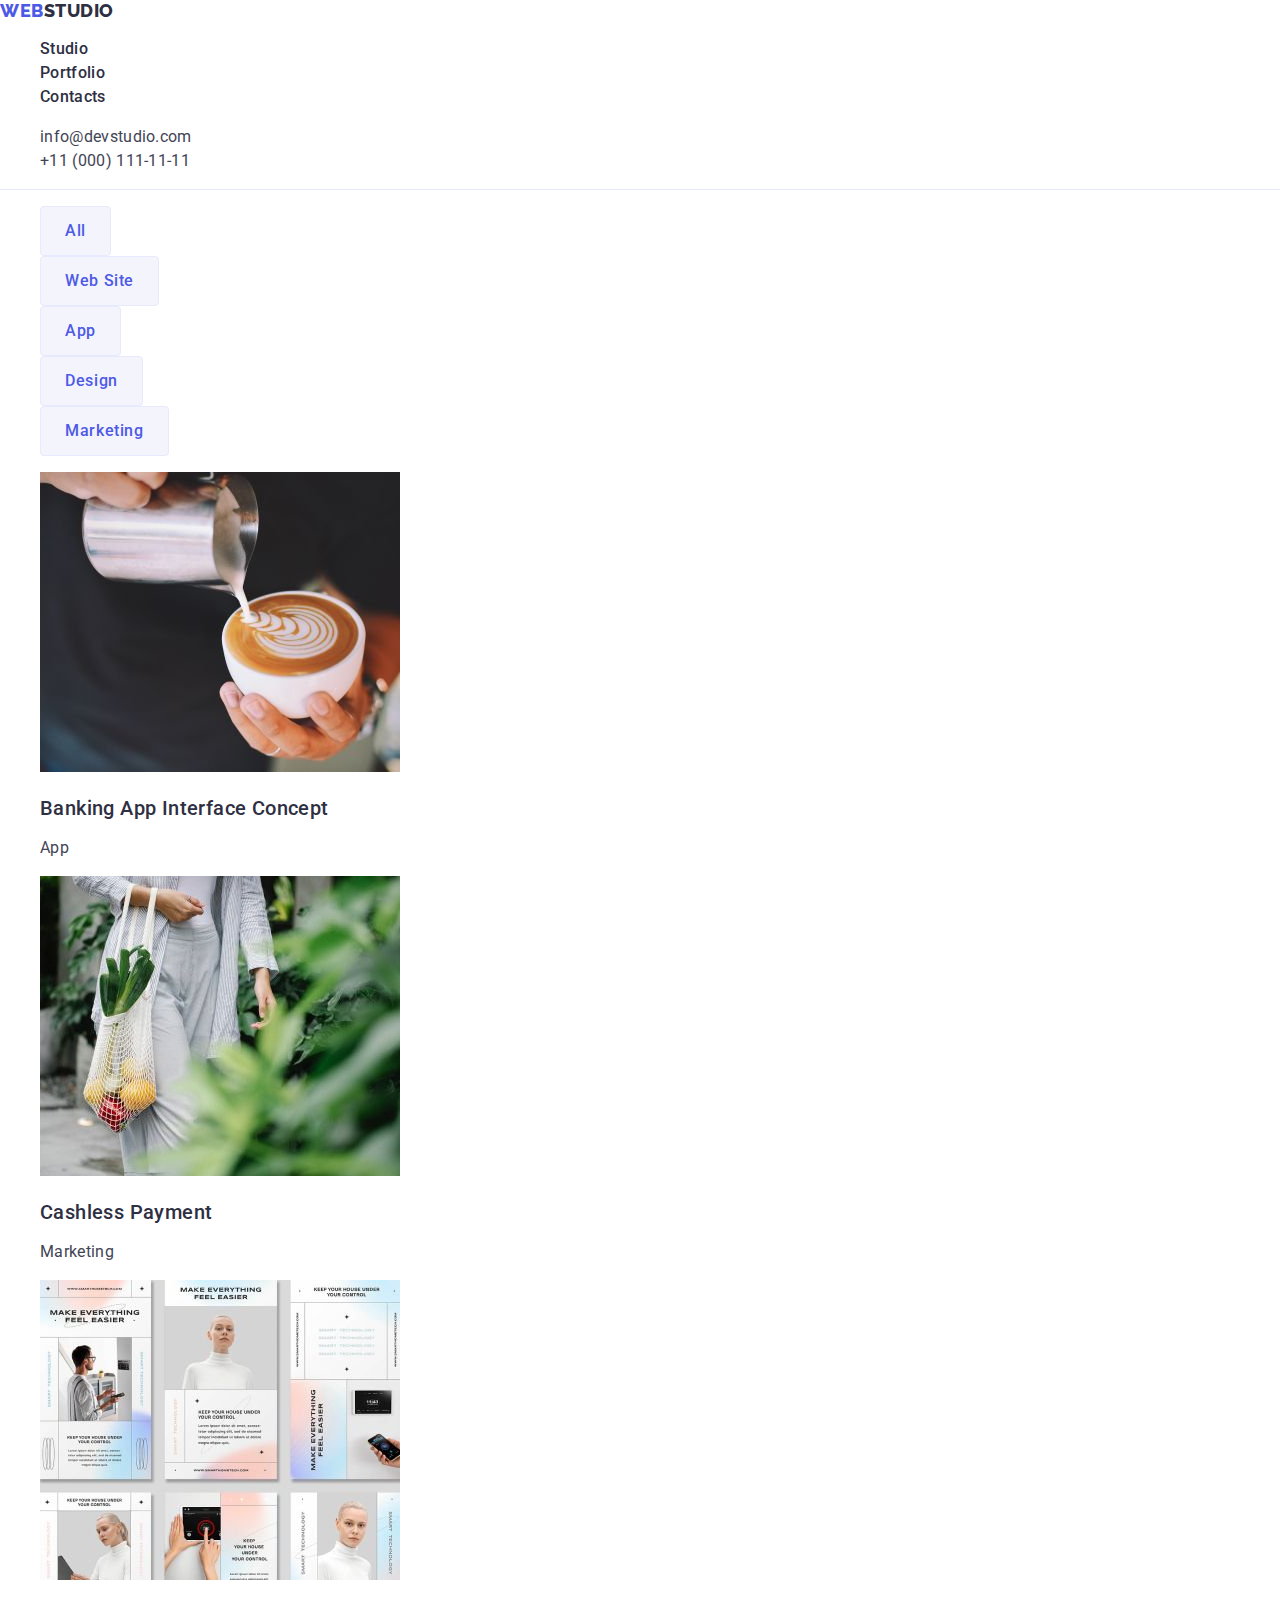
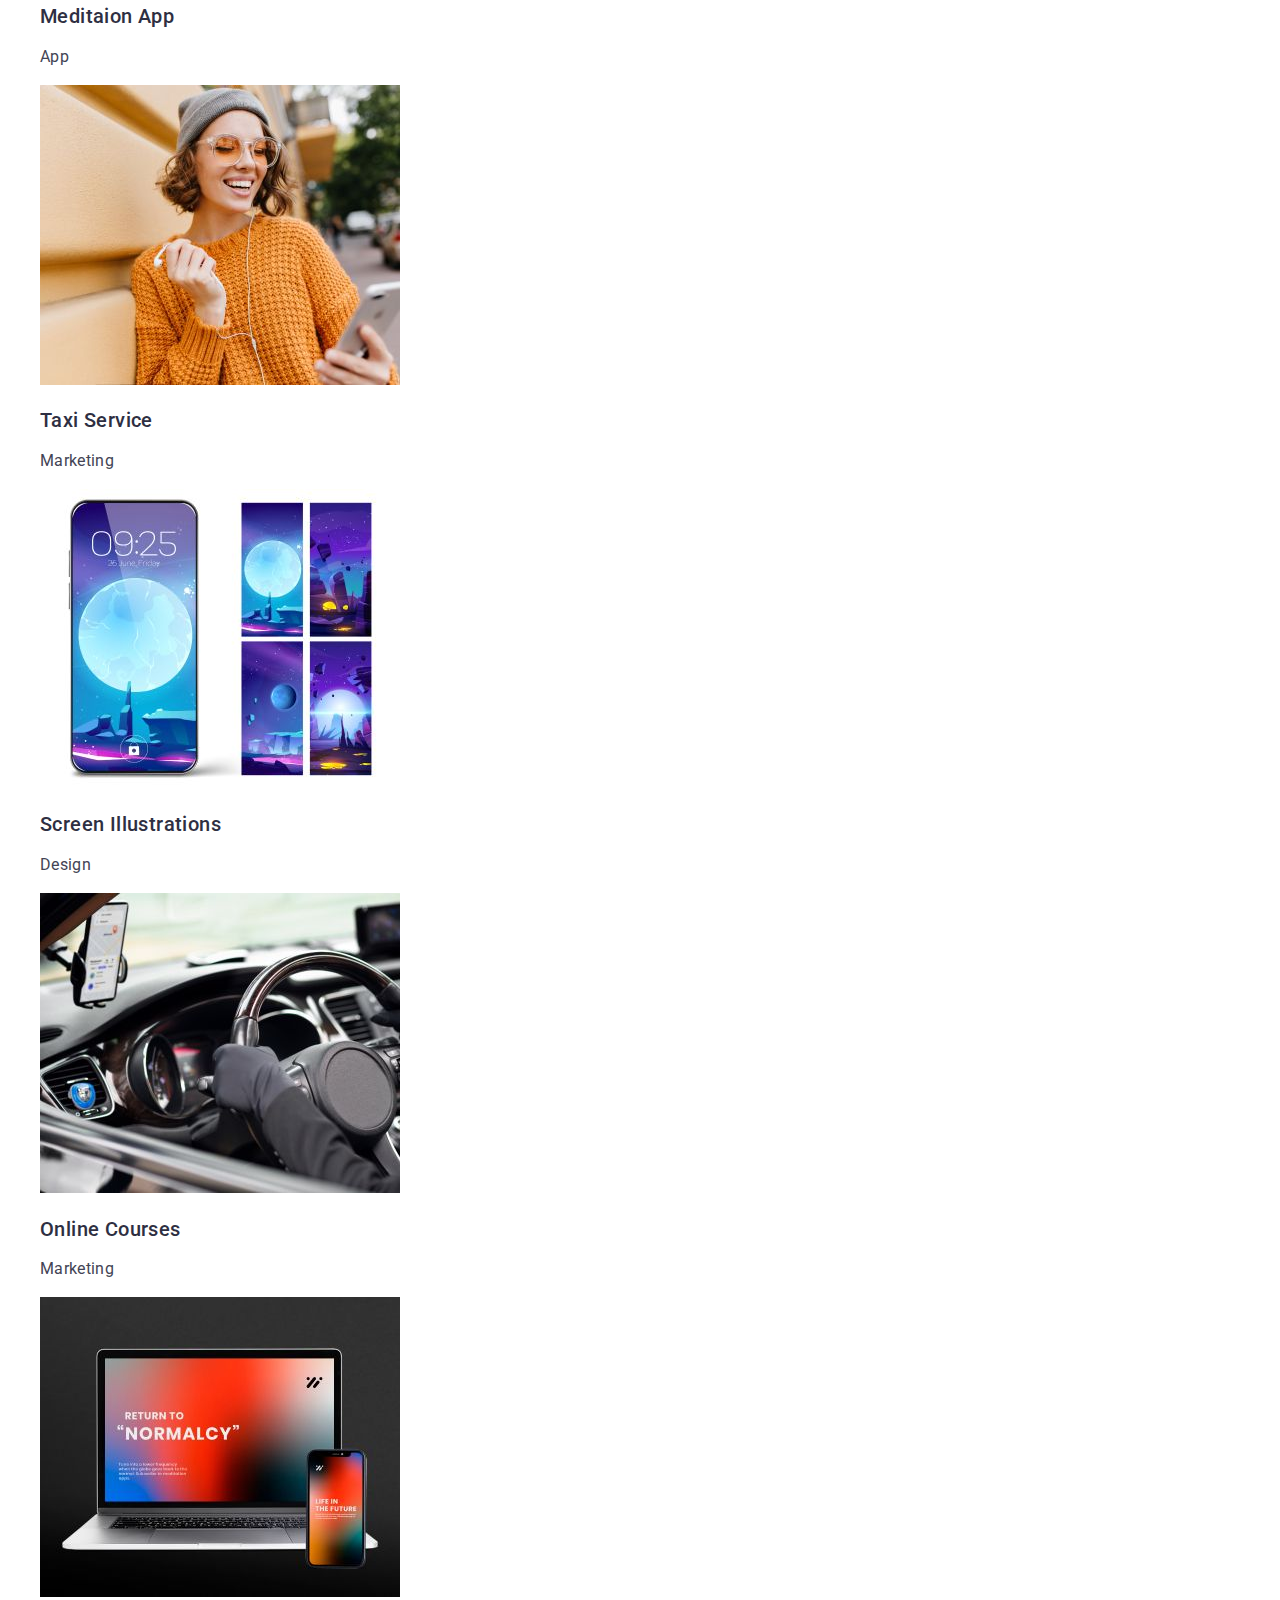
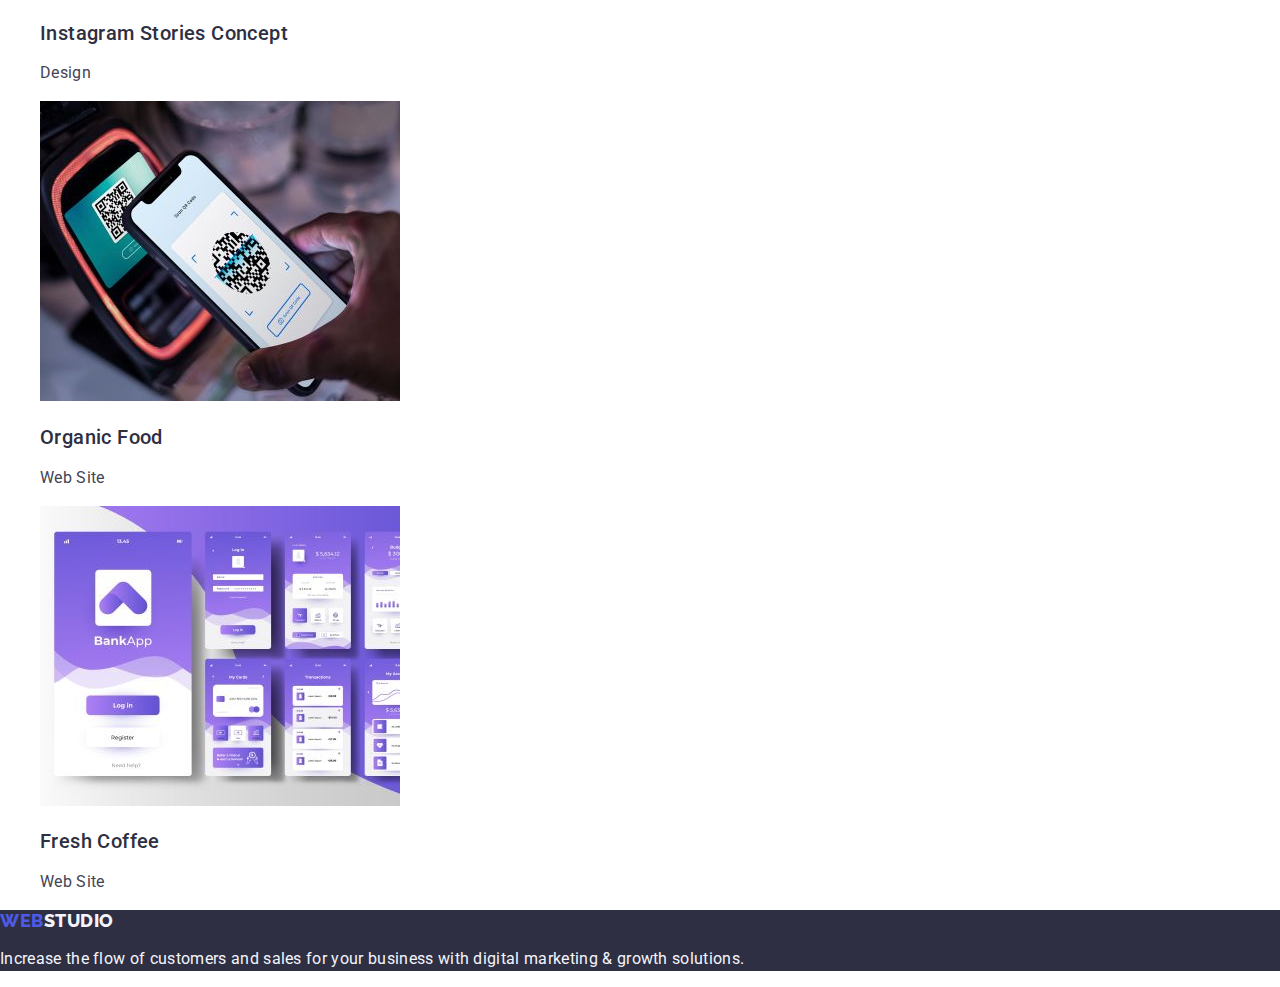
==== portfolio.html @ a9f09738 "add files" ====
<!DOCTYPE html>
<html lang="en">

<head>
    <meta charset="UTF-8" />
    <meta name="viewport" content="width=device-width, initial-scale=1.0" />
    <title>WebStudio Portfolio</title>
    <link rel="preconnect" href="https://fonts.googleapis.com" />
    <link rel="preconnect" href="https://fonts.gstatic.com" crossorigin />
    <link
        href="https://fonts.googleapis.com/css2?family=Raleway:wght@800&family=Roboto:wght@400;500;700;900&display=swap"
        rel="stylesheet" />
    <link rel="stylesheet" href="css/styles.css" />
</head>

<body>
    <header class="header">
        <nav>
            <a class="logo" href="./index.html"><span class="logo__mark">WEB</span>STUDIO</a>
            <ul class="nav-menu">
                <li>
                    <a class="nav-menu__link" href="./index.html">Studio</a>
                </li>
                <li>
                    <a class="nav-menu__link" href="./portfolio.html">Portfolio</a>
                </li>
                <li>
                    <a class="nav-menu__link" href="#">Contacts</a>
                </li>
            </ul>
        </nav>
        <address>
            <ul class="address-list">
                <li>
                    <a class="text address-list__link" href="mailto:info@devstudio.com">info@devstudio.com</a>
                </li>
                <li>
                    <a class="text address-list__link" href="tel:+110001111111">+11 (000) 111-11-11</a>
                </li>
            </ul>
        </address>
    </header>
    <main>
        <section class="portfolio-section">
            <h1 class="visually-hidden">Portfolio</h1>
            <ul>
                <li>
                    <button class="button button--muted" type="button">All</button>
                </li>
                <li>
                    <button class="button button--muted" type="button">Web Site</button>
                </li>
                <li>
                    <button class="button button--muted" type="button">App</button>
                </li>
                <li>
                    <button class="button button--muted" type="button">Design</button>
                </li>
                <li>
                    <button class="button button--muted" type="button">Marketing</button>
                </li>
            </ul>
            <ul>
                <li class="portfolio-card">
                    <a href="#">
                        <img width="360" height="300" src="./images/portfolio/img_1.jpg" alt="Img 1" />
                        <h2 class="portfolio-card__title">Banking App Interface Concept</h2>
                        <p class="text">App</p>
                    </a>
                </li>
                <li class="portfolio-card">
                    <a href="#">
                        <img width="360" height="300" src="./images/portfolio/img_2.jpg" alt="Img 2" />
                        <h2 class="portfolio-card__title">Cashless Payment</h2>
                        <p class="text">Marketing</p>
                    </a>
                </li>
                <li class="portfolio-card">
                    <a href="#">
                        <img width="360" height="300" src="./images/portfolio/img_3.jpg" alt="Img 3" />
                        <h2 class="portfolio-card__title">Meditaion App</h2>
                        <p class="text">App</p>
                    </a>
                </li>
                <li class="portfolio-card">
                    <a href="#">
                        <img width="360" height="300" src="./images/portfolio/img_4.jpg" alt="Img 4" />
                        <h2 class="portfolio-card__title">Taxi Service</h2>
                        <p class="text">Marketing</p>
                    </a>
                </li>
                <li class="portfolio-card">
                    <a href="#">
                        <img width="360" height="300" src="./images/portfolio/img_5.jpg" alt="Img 5" />
                        <h2 class="portfolio-card__title">Screen Illustrations</h2>
                        <p class="text">Design</p>
                    </a>
                </li>
                <li class="portfolio-card">
                    <a href="#">
                        <img width="360" height="300" src="./images/portfolio/img_6.jpg" alt="Img 6" />
                        <h2 class="portfolio-card__title">Online Courses</h2>
                        <p class="text">Marketing</p>
                    </a>
                </li>
                <li class="portfolio-card">
                    <a href="#">
                        <img width="360" height="300" src="./images/portfolio/img_7.jpg" alt="Img 7" />
                        <h2 class="portfolio-card__title">Instagram Stories Concept</h2>
                        <p class="text">Design</p>
                    </a>
                </li>
                <li class="portfolio-card">
                    <a href="#">
                        <img width="360" height="300" src="./images/portfolio/img_8.jpg" alt="Img 8" />
                        <h2 class="portfolio-card__title">Organic Food</h2>
                        <p class="text">Web Site</p>
                    </a>
                </li>
                <li class="portfolio-card">
                    <a href="#">
                        <img width="360" height="300" src="./images/portfolio/img_9.jpg" alt="Img 9" />
                        <h2 class="portfolio-card__title">Fresh Coffee</h2>
                        <p class="text">Web Site</p>
                    </a>
                </li>
            </ul>
        </section>
    </main>
    <footer class="footer">
        <a class="logo logo--inverted" href="./index.html"><span class="logo__mark">WEB</span>STUDIO</a>
        <p class="text footer__text">
            Increase the flow of customers and sales for your business with digital marketing & growth
            solutions.
        </p>
    </footer>
</body>

</html>
---- css/styles.css ----
:root {
  --primary-brand-color: #4d5ae5;
  --pressed-state-color: #404bbf;
  --dark-color: #2e2f42;
  --success-color: #31d0aa;
  --text-color: #434455;
  --subtle-text-color: #8e8f99;
  --accent-color: #e7e9fc;
  --light-color: #f4f4fd;
  --white-color: #ffffff;
  --line-height-base: 1.5;
  --font-size-base: 16px;
}

body {
  background-color: var(--white-color);
  font-family: 'Roboto', sans-serif;
  font-size: var(--font-size-base);
  color: var(--text-color);
  margin: 0;
}

a {
  line-height: var(--line-height-base);
  color: inherit;
  text-decoration: none;
  letter-spacing: 0.02em;
}

ul {
  list-style-type: none;
}

*:focus {
  outline: none;
}

.visually-hidden {
  position: absolute;
  width: 1px;
  height: 1px;
  margin: -1px;
  border: 0;
  padding: 0;
  white-space: nowrap;
  clip-path: inset(100%);
  clip: rect(0 0 0 0);
  overflow: hidden;
}

.text {
  font-size: var(--font-size-base);
  line-height: var(--line-height-base);
  letter-spacing: 0.02em;
}

.button {
  font-family: 'Roboto', sans-serif;
  font-size: var(--font-size-base);
  line-height: var(--line-height-base);
  font-weight: 500;
  letter-spacing: 0.04em;
  border-radius: 4px;
  cursor: pointer;
}

.button.button--primary {
  background-color: var(--primary-brand-color);
  color: var(--white-color);
  padding: 16px 32px;
  border: none;
  box-shadow: 0px 4px 4px 0px #00000026;
}

.button.button--primary:focus,
.button.button--primary:hover {
  background-color: var(--pressed-state-color);
}

.button.button--muted {
  background-color: var(--light-color);
  color: var(--primary-brand-color);
  padding: 12px 24px;
  border: 1px solid var(--accent-color);
  box-shadow: none;
}

.button.button--muted:focus,
.button.button--muted:hover {
  background-color: var(--pressed-state-color);
  color: var(--white-color);
  border: 1px solid var(--pressed-state-color);
  box-shadow: 0px 2px 2px 0px #0000001f, 0px 2px 1px 0px #00000014,
    0px 3px 1px 0px #0000001a;
}

.header {
  border-bottom: 1px solid var(--accent-color);
}

.logo {
  font-family: 'Raleway';
  font-size: 18px;
  line-height: 1.16667;
  font-weight: 800;
  color: var(--dark-color);
  letter-spacing: 0.03em;
}

.logo--inverted {
  color: var(--light-color);
}

.logo__mark {
  color: var(--primary-brand-color);
}

.nav-menu__link {
  line-height: var(--line-height-base);
  font-weight: 500;
  color: var(--dark-color);
  letter-spacing: 0.02em;
}

.nav-menu__link:hover {
  color: var(--pressed-state-color);
}

.address-list__link {
  font-style: normal;
}

.address-list__link:focus,
.address-list__link:hover {
  color: var(--pressed-state-color);
}

.footer {
  background-color: var(--dark-color);
}

.footer__text {
  color: var(--light-color);
}

.hero-section {
  background-color: var(--dark-color);
}

.hero-section__title {
  color: var(--white-color);
  font-size: 56px;
  line-height: 1.07143;
  font-weight: 700;
  letter-spacing: 0.02em;
}

.advantages-list__item-title {
  color: var(--dark-color);
  font-size: 20px;
  line-height: 1.2;
  font-weight: 500;
  letter-spacing: 0.02em;
}

.about-title {
  color: var(--dark-color);
  font-size: 36px;
  line-height: 1.11112;
  font-weight: 700;
  letter-spacing: 0.02em;
}

.team-section {
  background-color: var(--light-color);
}

.team-title {
  color: var(--dark-color);
  font-size: 36px;
  line-height: 1.11112;
  font-weight: 700;
  letter-spacing: 0.02em;
}

.team-card__text {
  color: var(--dark-color);
  font-size: 20px;
  line-height: 1.2;
  font-weight: 500;
  letter-spacing: 0.02em;
}

.portfolio-card__title {
  color: var(--dark-color);
  font-size: 20px;
  line-height: 1.2;
  font-weight: 500;
  letter-spacing: 0.02em;
}
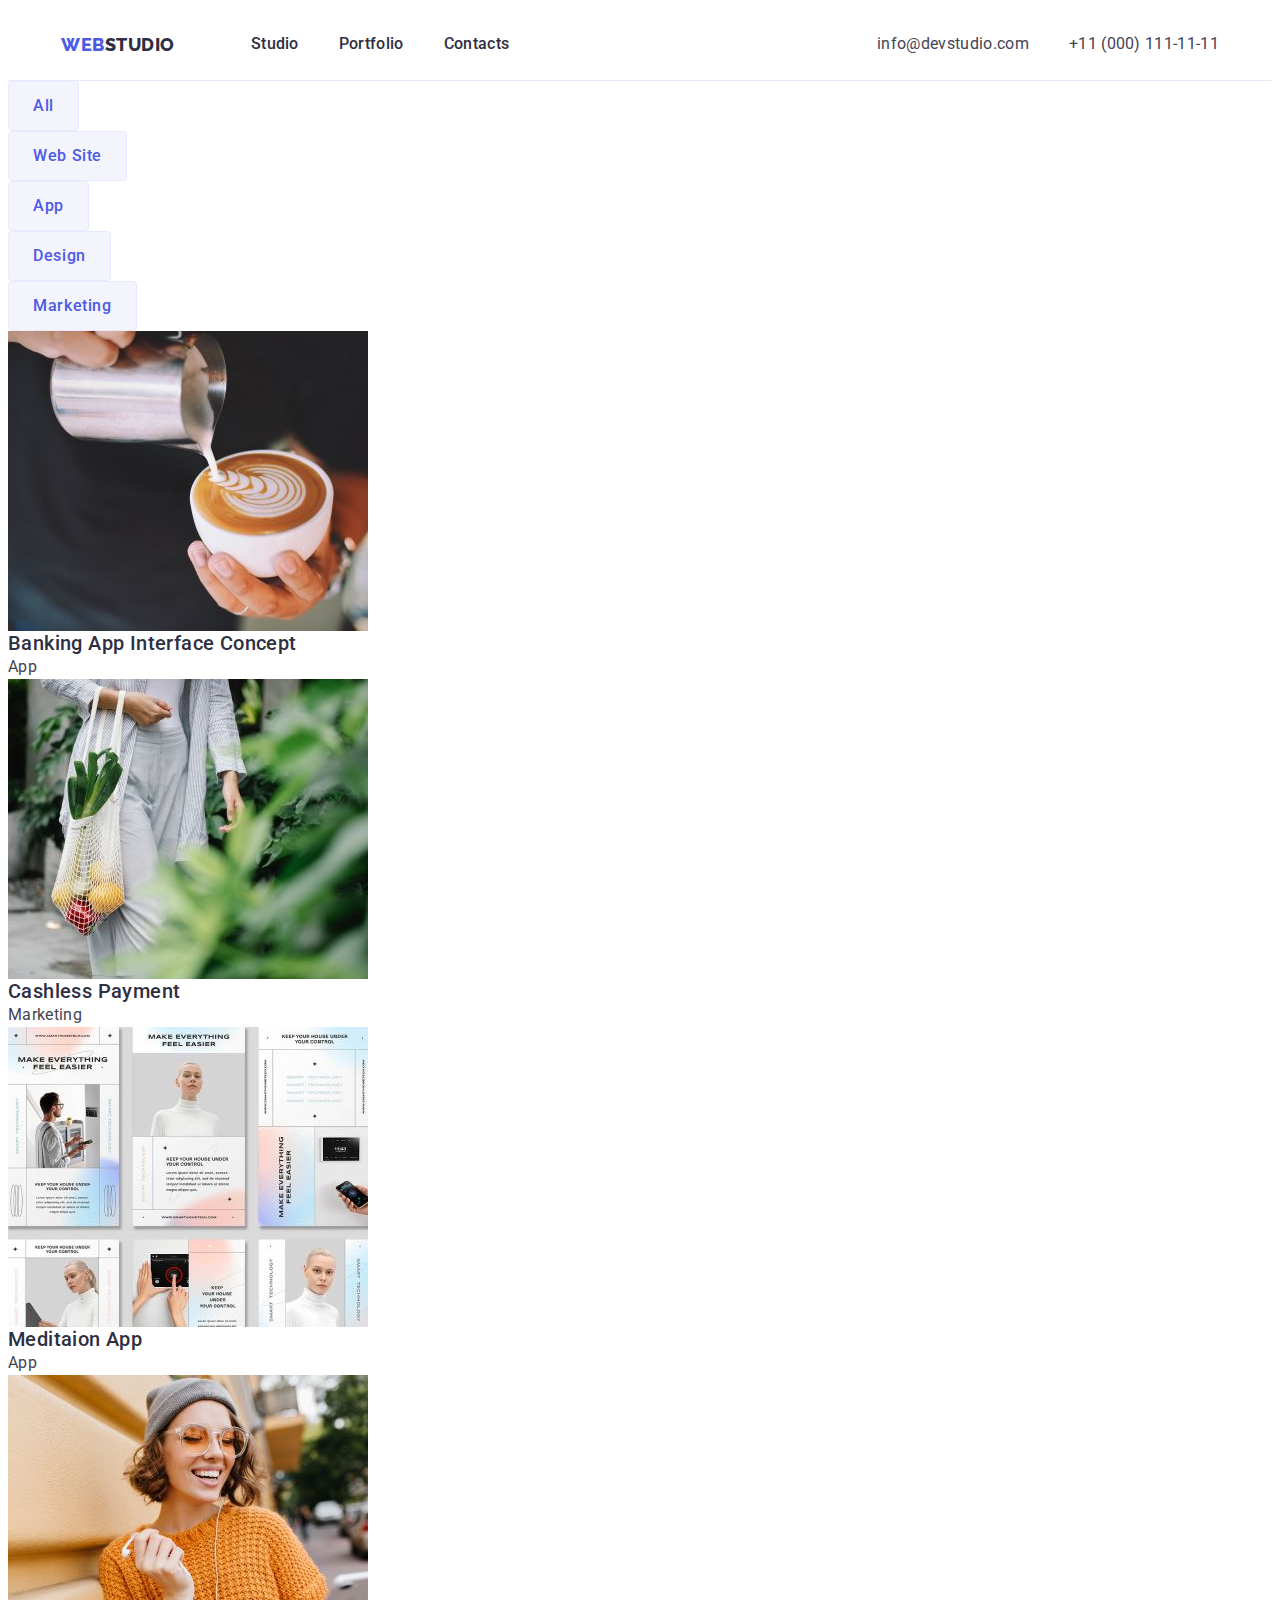
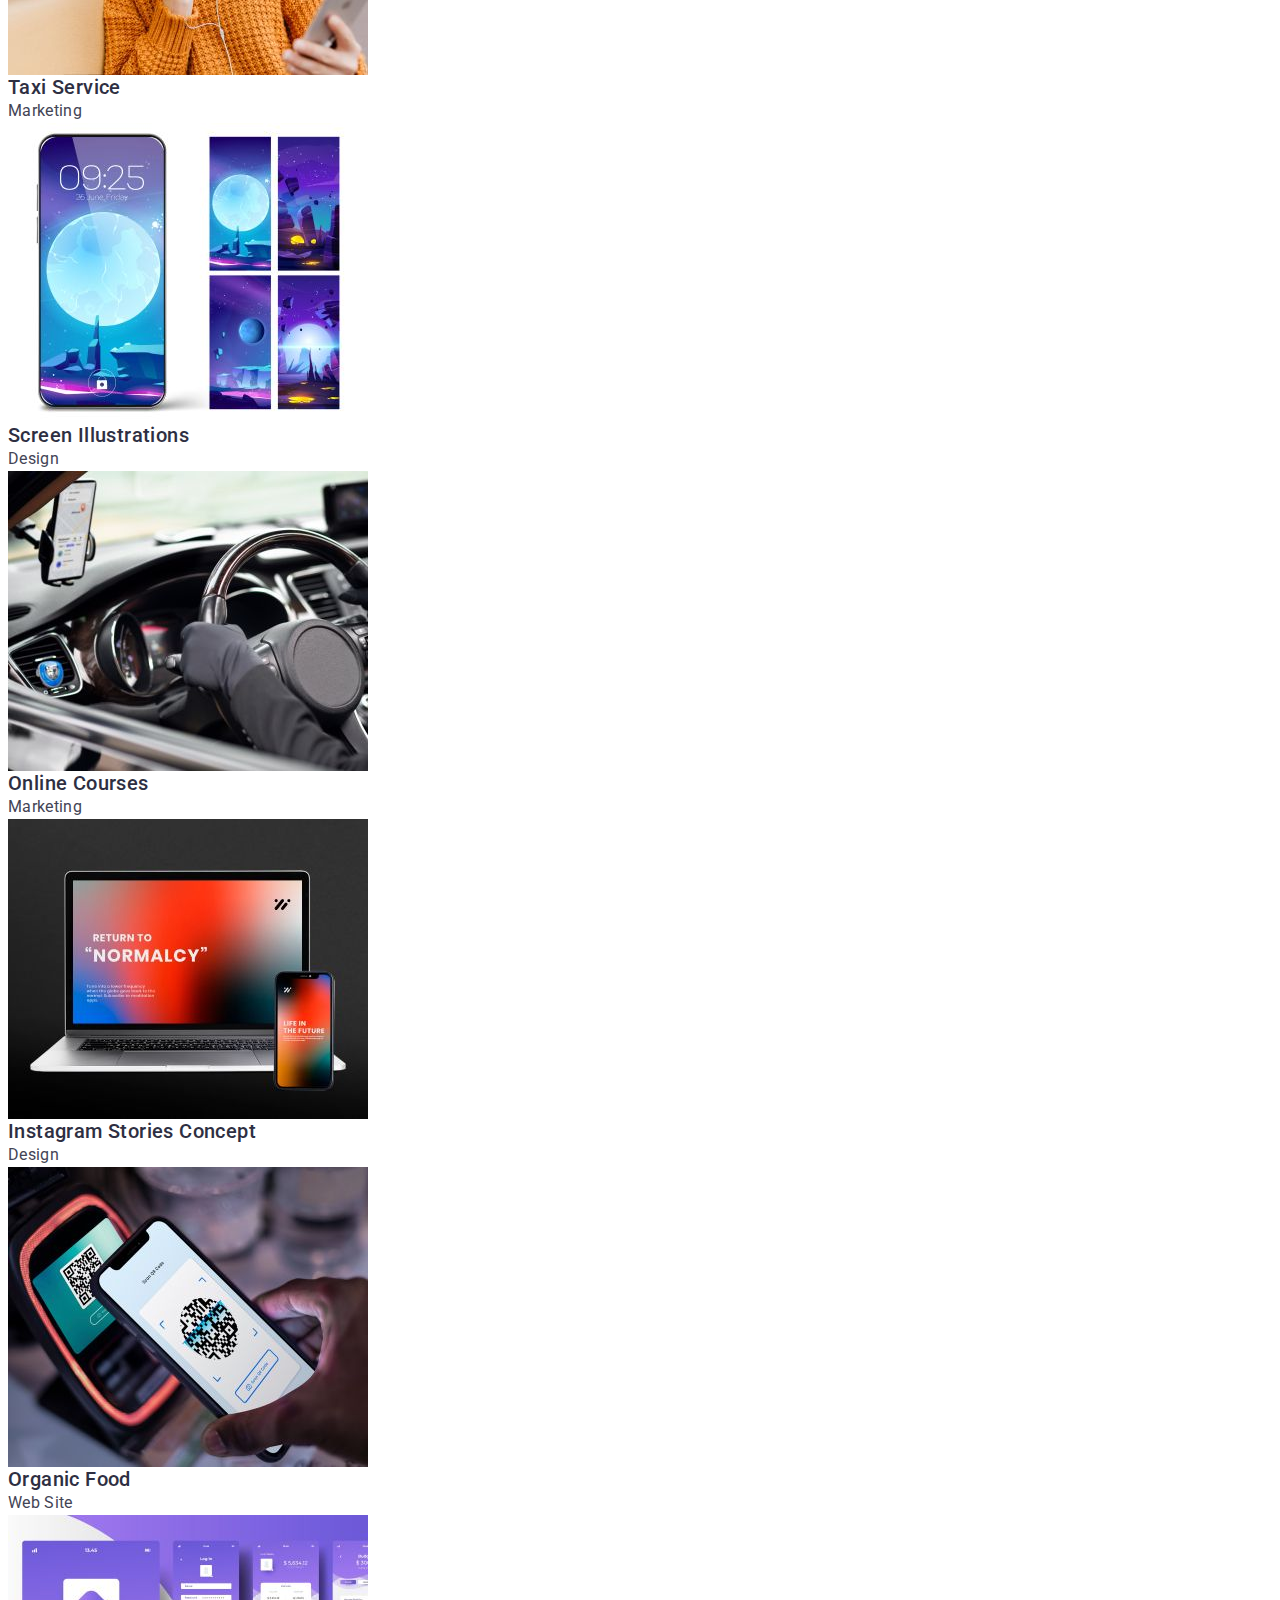
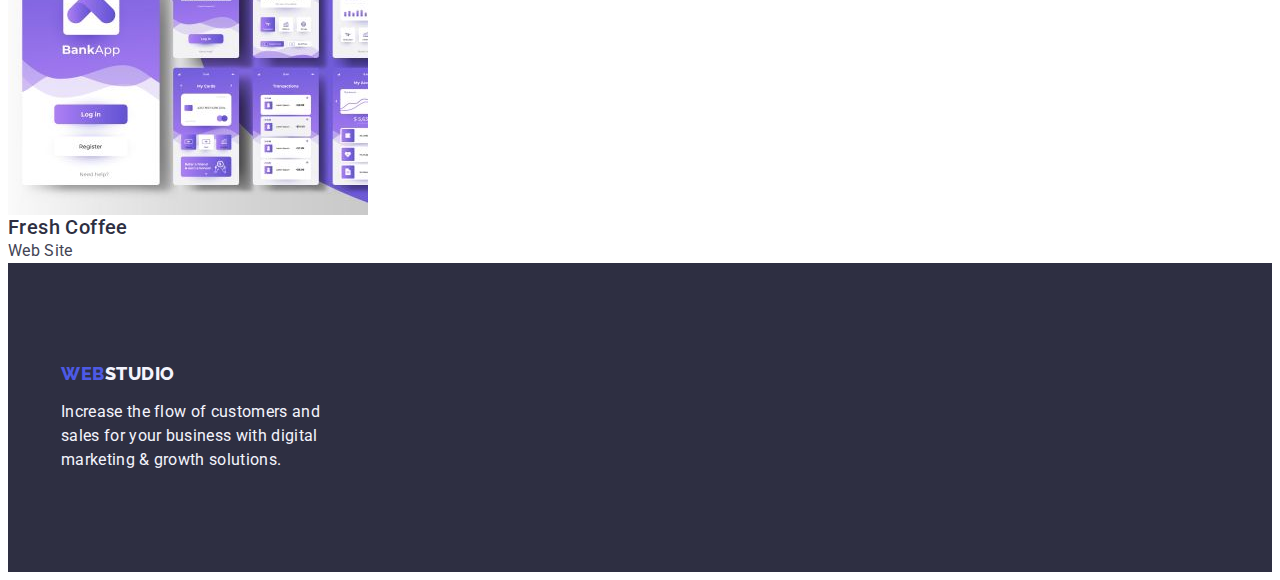
==== commit 7522950f: "add styles for sections" ====
--- a/portfolio.html
+++ b/portfolio.html
@@ -10,35 +10,40 @@
     <link
         href="https://fonts.googleapis.com/css2?family=Raleway:wght@800&family=Roboto:wght@400;500;700;900&display=swap"
         rel="stylesheet" />
+    <link rel="stylesheet" href="https://cdnjs.cloudflare.com/ajax/libs/modern-normalize/2.0.0/modern-normalize.min.css"
+        integrity="sha512-4xo8blKMVCiXpTaLzQSLSw3KFOVPWhm/TRtuPVc4WG6kUgjH6J03IBuG7JZPkcWMxJ5huwaBpOpnwYElP/m6wg=="
+        crossorigin="anonymous" referrerpolicy="no-referrer" />
     <link rel="stylesheet" href="css/styles.css" />
 </head>
 
 <body>
     <header class="header">
-        <nav>
-            <a class="logo" href="./index.html"><span class="logo__mark">WEB</span>STUDIO</a>
-            <ul class="nav-menu">
-                <li>
-                    <a class="nav-menu__link" href="./index.html">Studio</a>
-                </li>
-                <li>
-                    <a class="nav-menu__link" href="./portfolio.html">Portfolio</a>
-                </li>
-                <li>
-                    <a class="nav-menu__link" href="#">Contacts</a>
-                </li>
-            </ul>
-        </nav>
-        <address>
-            <ul class="address-list">
-                <li>
-                    <a class="text address-list__link" href="mailto:info@devstudio.com">info@devstudio.com</a>
-                </li>
-                <li>
-                    <a class="text address-list__link" href="tel:+110001111111">+11 (000) 111-11-11</a>
-                </li>
-            </ul>
-        </address>
+        <div class="container header-container">
+            <nav class="navigation">
+                <a class="logo" href="./index.html"><span class="logo__mark">WEB</span>STUDIO</a>
+                <ul class="nav-menu">
+                    <li>
+                        <a class="nav-menu__link" href="./index.html">Studio</a>
+                    </li>
+                    <li>
+                        <a class="nav-menu__link" href="./portfolio.html">Portfolio</a>
+                    </li>
+                    <li>
+                        <a class="nav-menu__link" href="#">Contacts</a>
+                    </li>
+                </ul>
+            </nav>
+            <address>
+                <ul class="address-list">
+                    <li>
+                        <a class="text address-list__link" href="mailto:info@devstudio.com">info@devstudio.com</a>
+                    </li>
+                    <li>
+                        <a class="text address-list__link" href="tel:+110001111111">+11 (000) 111-11-11</a>
+                    </li>
+                </ul>
+            </address>
+        </div>
     </header>
     <main>
         <section class="portfolio-section">
@@ -128,11 +133,13 @@
         </section>
     </main>
     <footer class="footer">
-        <a class="logo logo--inverted" href="./index.html"><span class="logo__mark">WEB</span>STUDIO</a>
-        <p class="text footer__text">
-            Increase the flow of customers and sales for your business with digital marketing & growth
-            solutions.
-        </p>
+        <div class="container footer-container">
+            <a class="logo logo--inverted" href="./index.html"><span class="logo__mark">WEB</span>STUDIO</a>
+            <p class="text footer__text">
+                Increase the flow of customers and sales for your business with digital marketing & growth
+                solutions.
+            </p>
+        </div>
     </footer>
 </body>
 
--- a/css/styles.css
+++ b/css/styles.css
@@ -10,6 +10,8 @@
   --white-color: #ffffff;
   --line-height-base: 1.5;
   --font-size-base: 16px;
+  --container-max-width: 1158px;
+  --section-padding: 120px;
 }
 
 body {
@@ -17,6 +19,15 @@
   font-family: 'Roboto', sans-serif;
   font-size: var(--font-size-base);
   color: var(--text-color);
+}
+
+h1,
+h2,
+h3,
+h4,
+h5,
+h6,
+p {
   margin: 0;
 }
 
@@ -28,11 +39,29 @@
 }
 
 ul {
-  list-style-type: none;
+  margin: 0;
+  padding-left: 0;
+  list-style: none;
+}
+
+img {
+  display: block;
 }
 
 *:focus {
   outline: none;
+}
+
+.container {
+  max-width: var(--container-max-width);
+  padding-left: 15px;
+  padding-right: 15px;
+  margin-left: auto;
+  margin-right: auto;
+}
+
+.section {
+  padding: var(--section-padding) 0;
 }
 
 .visually-hidden {
@@ -98,6 +127,12 @@
   border-bottom: 1px solid var(--accent-color);
 }
 
+.header-container {
+  display: flex;
+  justify-content: space-between;
+  align-items: center;
+}
+
 .logo {
   font-family: 'Raleway';
   font-size: 18px;
@@ -115,6 +150,19 @@
   color: var(--primary-brand-color);
 }
 
+.navigation {
+  display: flex;
+  align-items: center;
+  gap: 76px;
+  padding: 24px 0;
+}
+
+.nav-menu {
+  display: flex;
+  align-items: center;
+  gap: 40px;
+}
+
 .nav-menu__link {
   line-height: var(--line-height-base);
   font-weight: 500;
@@ -124,6 +172,12 @@
 
 .nav-menu__link:hover {
   color: var(--pressed-state-color);
+}
+
+.address-list {
+  display: flex;
+  align-items: center;
+  gap: 40px;
 }
 
 .address-list__link {
@@ -137,14 +191,36 @@
 
 .footer {
   background-color: var(--dark-color);
+  padding: 100px 0;
 }
 
 .footer__text {
   color: var(--light-color);
+  max-width: 264px;
 }
 
 .hero-section {
   background-color: var(--dark-color);
+}
+
+.footer-container {
+  display: flex;
+  flex-direction: column;
+  align-items: flex-start;
+}
+
+.footer .logo {
+  margin-bottom: 16px;
+}
+
+.hero-section {
+  padding: 188px 0;
+}
+
+.hero-container {
+  display: flex;
+  flex-direction: column;
+  align-items: center;
 }
 
 .hero-section__title {
@@ -153,6 +229,15 @@
   line-height: 1.07143;
   font-weight: 700;
   letter-spacing: 0.02em;
+  max-width: 496px;
+  text-align: center;
+  margin-bottom: 48px;
+}
+
+.advantages-list {
+  display: flex;
+  justify-content: space-between;
+  gap: 24px;
 }
 
 .advantages-list__item-title {
@@ -161,6 +246,7 @@
   line-height: 1.2;
   font-weight: 500;
   letter-spacing: 0.02em;
+  margin-bottom: 8px;
 }
 
 .about-title {
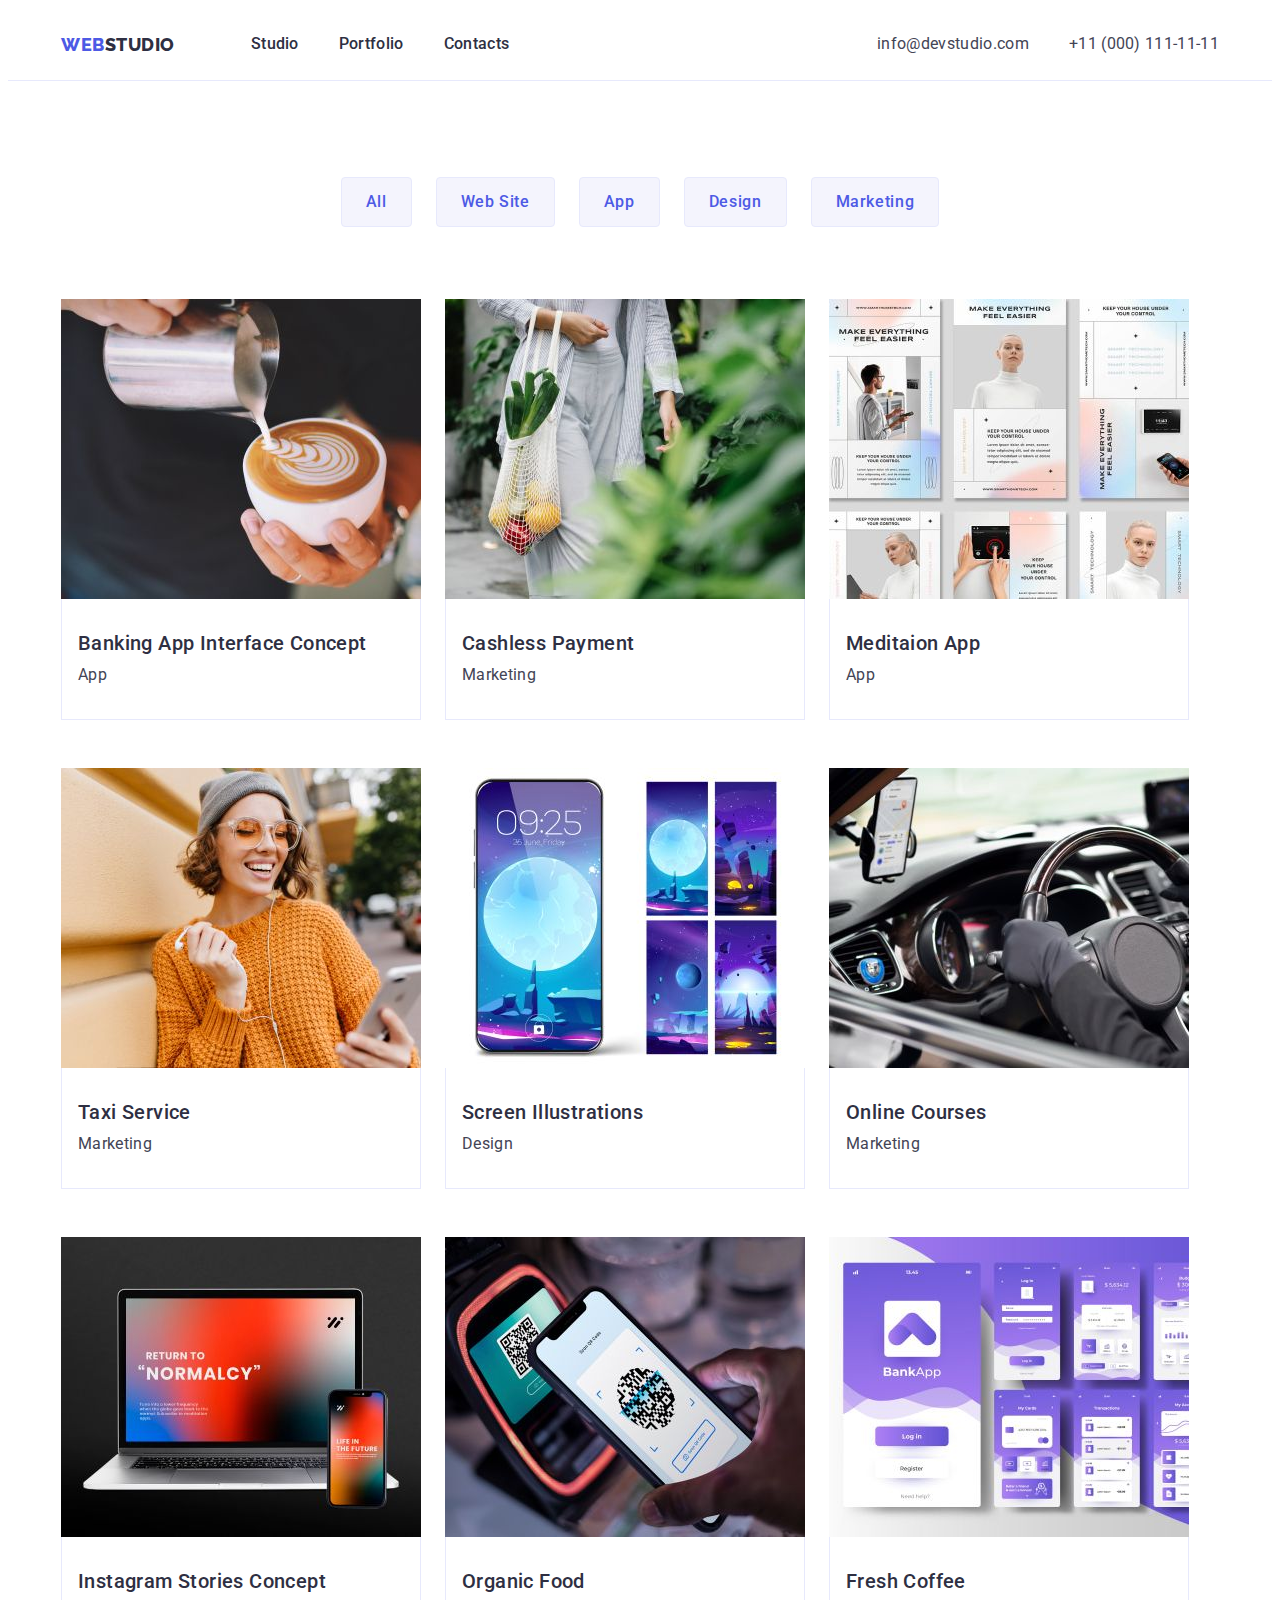
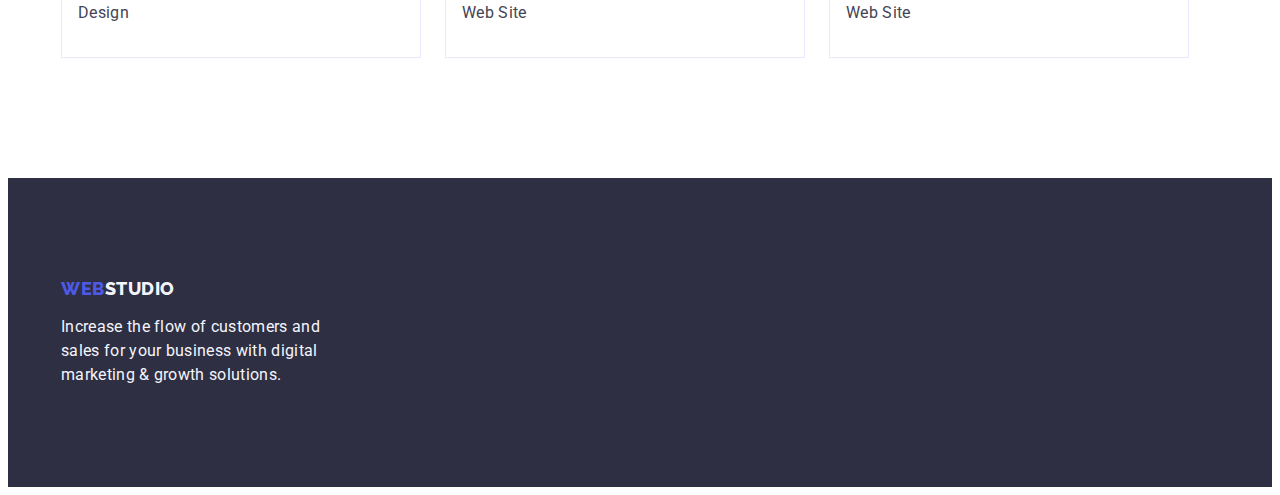
==== commit a14ee9e2: "add styles for portfolio" ====
--- a/portfolio.html
+++ b/portfolio.html
@@ -47,89 +47,109 @@
     </header>
     <main>
         <section class="portfolio-section">
-            <h1 class="visually-hidden">Portfolio</h1>
-            <ul>
-                <li>
-                    <button class="button button--muted" type="button">All</button>
-                </li>
-                <li>
-                    <button class="button button--muted" type="button">Web Site</button>
-                </li>
-                <li>
-                    <button class="button button--muted" type="button">App</button>
-                </li>
-                <li>
-                    <button class="button button--muted" type="button">Design</button>
-                </li>
-                <li>
-                    <button class="button button--muted" type="button">Marketing</button>
-                </li>
-            </ul>
-            <ul>
-                <li class="portfolio-card">
-                    <a href="#">
-                        <img width="360" height="300" src="./images/portfolio/img_1.jpg" alt="Img 1" />
-                        <h2 class="portfolio-card__title">Banking App Interface Concept</h2>
-                        <p class="text">App</p>
-                    </a>
-                </li>
-                <li class="portfolio-card">
-                    <a href="#">
-                        <img width="360" height="300" src="./images/portfolio/img_2.jpg" alt="Img 2" />
-                        <h2 class="portfolio-card__title">Cashless Payment</h2>
-                        <p class="text">Marketing</p>
-                    </a>
-                </li>
-                <li class="portfolio-card">
-                    <a href="#">
-                        <img width="360" height="300" src="./images/portfolio/img_3.jpg" alt="Img 3" />
-                        <h2 class="portfolio-card__title">Meditaion App</h2>
-                        <p class="text">App</p>
-                    </a>
-                </li>
-                <li class="portfolio-card">
-                    <a href="#">
-                        <img width="360" height="300" src="./images/portfolio/img_4.jpg" alt="Img 4" />
-                        <h2 class="portfolio-card__title">Taxi Service</h2>
-                        <p class="text">Marketing</p>
-                    </a>
-                </li>
-                <li class="portfolio-card">
-                    <a href="#">
-                        <img width="360" height="300" src="./images/portfolio/img_5.jpg" alt="Img 5" />
-                        <h2 class="portfolio-card__title">Screen Illustrations</h2>
-                        <p class="text">Design</p>
-                    </a>
-                </li>
-                <li class="portfolio-card">
-                    <a href="#">
-                        <img width="360" height="300" src="./images/portfolio/img_6.jpg" alt="Img 6" />
-                        <h2 class="portfolio-card__title">Online Courses</h2>
-                        <p class="text">Marketing</p>
-                    </a>
-                </li>
-                <li class="portfolio-card">
-                    <a href="#">
-                        <img width="360" height="300" src="./images/portfolio/img_7.jpg" alt="Img 7" />
-                        <h2 class="portfolio-card__title">Instagram Stories Concept</h2>
-                        <p class="text">Design</p>
-                    </a>
-                </li>
-                <li class="portfolio-card">
-                    <a href="#">
-                        <img width="360" height="300" src="./images/portfolio/img_8.jpg" alt="Img 8" />
-                        <h2 class="portfolio-card__title">Organic Food</h2>
-                        <p class="text">Web Site</p>
-                    </a>
-                </li>
-                <li class="portfolio-card">
-                    <a href="#">
-                        <img width="360" height="300" src="./images/portfolio/img_9.jpg" alt="Img 9" />
-                        <h2 class="portfolio-card__title">Fresh Coffee</h2>
-                        <p class="text">Web Site</p>
-                    </a>
-                </li>
-            </ul>
+            <div class="container">
+                <h1 class="visually-hidden">Portfolio</h1>
+                <ul class="filter-list">
+                    <li>
+                        <button class="button button--muted" type="button">All</button>
+                    </li>
+                    <li>
+                        <button class="button button--muted" type="button">Web Site</button>
+                    </li>
+                    <li>
+                        <button class="button button--muted" type="button">App</button>
+                    </li>
+                    <li>
+                        <button class="button button--muted" type="button">Design</button>
+                    </li>
+                    <li>
+                        <button class="button button--muted" type="button">Marketing</button>
+                    </li>
+                </ul>
+                <ul class="portfolio-card-list">
+                    <li class="portfolio-card">
+                        <a href="#">
+                            <img width="360" height="300" src="./images/portfolio/img_1.jpg" alt="Img 1" />
+                            <div class="portfolio-card__info">
+                                <h2 class="portfolio-card__title">Banking App Interface Concept</h2>
+                                <p class="text">App</p>
+                            </div>
+                        </a>
+                    </li>
+                    <li class="portfolio-card">
+                        <a href="#">
+                            <img width="360" height="300" src="./images/portfolio/img_2.jpg" alt="Img 2" />
+                            <div class="portfolio-card__info">
+                                <h2 class="portfolio-card__title">Cashless Payment</h2>
+                                <p class="text">Marketing</p>
+                            </div>
+                        </a>
+                    </li>
+                    <li class="portfolio-card">
+                        <a href="#">
+                            <img width="360" height="300" src="./images/portfolio/img_3.jpg" alt="Img 3" />
+                            <div class="portfolio-card__info">
+                                <h2 class="portfolio-card__title">Meditaion App</h2>
+                                <p class="text">App</p>
+                            </div>
+                        </a>
+                    </li>
+                    <li class="portfolio-card">
+                        <a href="#">
+                            <img width="360" height="300" src="./images/portfolio/img_4.jpg" alt="Img 4" />
+                            <div class="portfolio-card__info">
+                                <h2 class="portfolio-card__title">Taxi Service</h2>
+                                <p class="text">Marketing</p>
+                            </div>
+                        </a>
+                    </li>
+                    <li class="portfolio-card">
+                        <a href="#">
+                            <img width="360" height="300" src="./images/portfolio/img_5.jpg" alt="Img 5" />
+                            <div class="portfolio-card__info">
+                                <h2 class="portfolio-card__title">Screen Illustrations</h2>
+                                <p class="text">Design</p>
+                            </div>
+                        </a>
+                    </li>
+                    <li class="portfolio-card">
+                        <a href="#">
+                            <img width="360" height="300" src="./images/portfolio/img_6.jpg" alt="Img 6" />
+                            <div class="portfolio-card__info">
+                                <h2 class="portfolio-card__title">Online Courses</h2>
+                                <p class="text">Marketing</p>
+                            </div>
+                        </a>
+                    </li>
+                    <li class="portfolio-card">
+                        <a href="#">
+                            <img width="360" height="300" src="./images/portfolio/img_7.jpg" alt="Img 7" />
+                            <div class="portfolio-card__info">
+                                <h2 class="portfolio-card__title">Instagram Stories Concept</h2>
+                                <p class="text">Design</p>
+                            </div>
+                        </a>
+                    </li>
+                    <li class="portfolio-card">
+                        <a href="#">
+                            <img width="360" height="300" src="./images/portfolio/img_8.jpg" alt="Img 8" />
+                            <div class="portfolio-card__info">
+                                <h2 class="portfolio-card__title">Organic Food</h2>
+                                <p class="text">Web Site</p>
+                            </div>
+                        </a>
+                    </li>
+                    <li class="portfolio-card">
+                        <a href="#">
+                            <img width="360" height="300" src="./images/portfolio/img_9.jpg" alt="Img 9" />
+                            <div class="portfolio-card__info">
+                                <h2 class="portfolio-card__title">Fresh Coffee</h2>
+                                <p class="text">Web Site</p>
+                            </div>
+                        </a>
+                    </li>
+                </ul>
+            </div>
         </section>
     </main>
     <footer class="footer">
--- a/css/styles.css
+++ b/css/styles.css
@@ -249,16 +249,33 @@
   margin-bottom: 8px;
 }
 
+.about-section {
+  padding-bottom: var(--section-padding);
+}
+
 .about-title {
   color: var(--dark-color);
   font-size: 36px;
   line-height: 1.11112;
   font-weight: 700;
   letter-spacing: 0.02em;
+  text-align: center;
+  margin-bottom: 72px;
+}
+
+.about-list {
+  display: flex;
+  gap: 24px;
 }
 
 .team-section {
   background-color: var(--light-color);
+}
+
+.team-card-list {
+  display: flex;
+  justify-content: space-between;
+  gap: 24px;
 }
 
 .team-title {
@@ -267,6 +284,20 @@
   line-height: 1.11112;
   font-weight: 700;
   letter-spacing: 0.02em;
+  text-align: center;
+  margin-bottom: 72px;
+}
+
+.team-card {
+  background-color: var(--white-color);
+  box-shadow: 0px 2px 1px 0px #2e2f4214, 0px 1px 1px 0px #2e2f4229,
+    0px 1px 6px 0px #2e2f4214;
+  border-radius: 0 0 4px 4px;
+}
+
+.team-card__info {
+  padding: 32px 16px;
+  text-align: center;
 }
 
 .team-card__text {
@@ -275,6 +306,31 @@
   line-height: 1.2;
   font-weight: 500;
   letter-spacing: 0.02em;
+  margin-bottom: 8px;
+}
+
+.portfolio-section {
+  padding: 96px 0 var(--section-padding);
+}
+
+.filter-list {
+  display: flex;
+  justify-content: center;
+  gap: 24px;
+  margin-bottom: 72px;
+}
+
+.portfolio-card-list {
+  display: flex;
+  flex-wrap: wrap;
+  column-gap: 24px;
+  row-gap: 48px;
+}
+
+.portfolio-card__info {
+  padding: 32px 16px;
+  border: 1px solid var(--accent-color);
+  border-top: none;
 }
 
 .portfolio-card__title {
@@ -283,4 +339,5 @@
   line-height: 1.2;
   font-weight: 500;
   letter-spacing: 0.02em;
-}
+  margin-bottom: 8px;
+}
